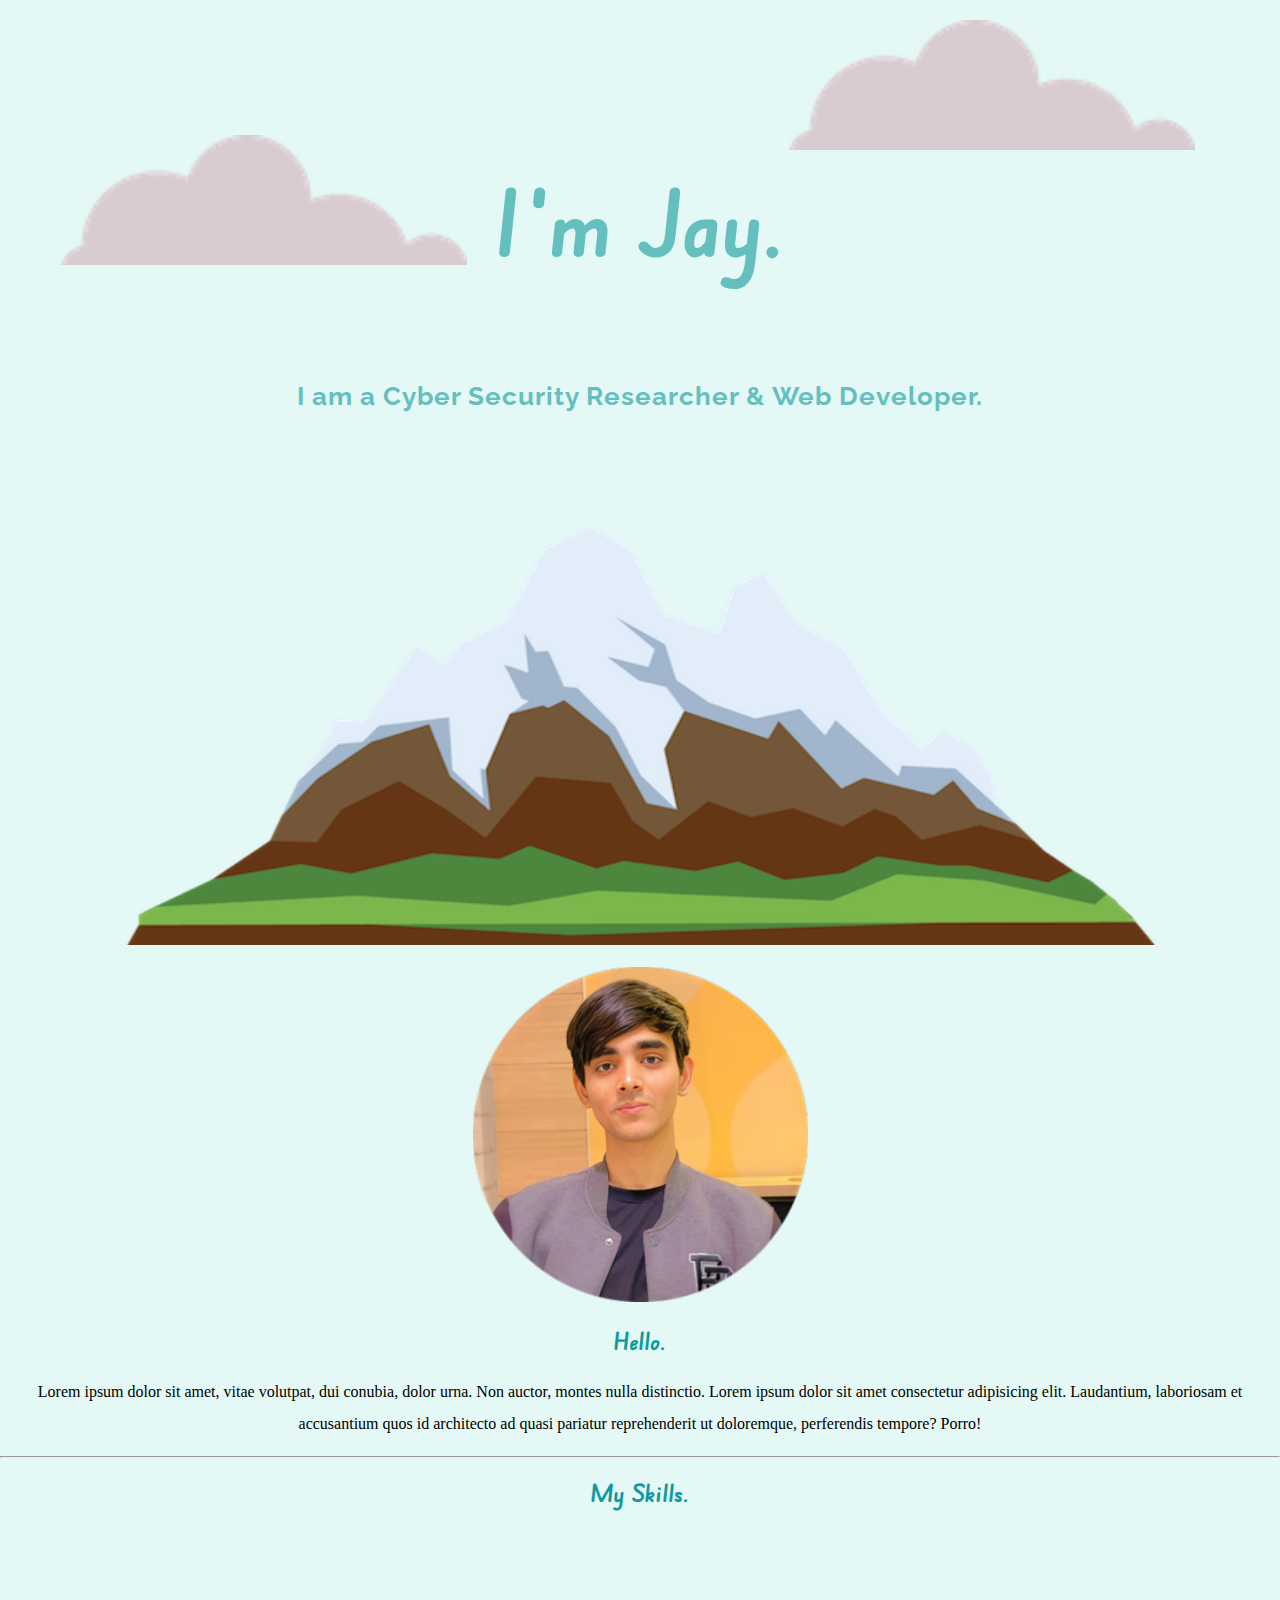
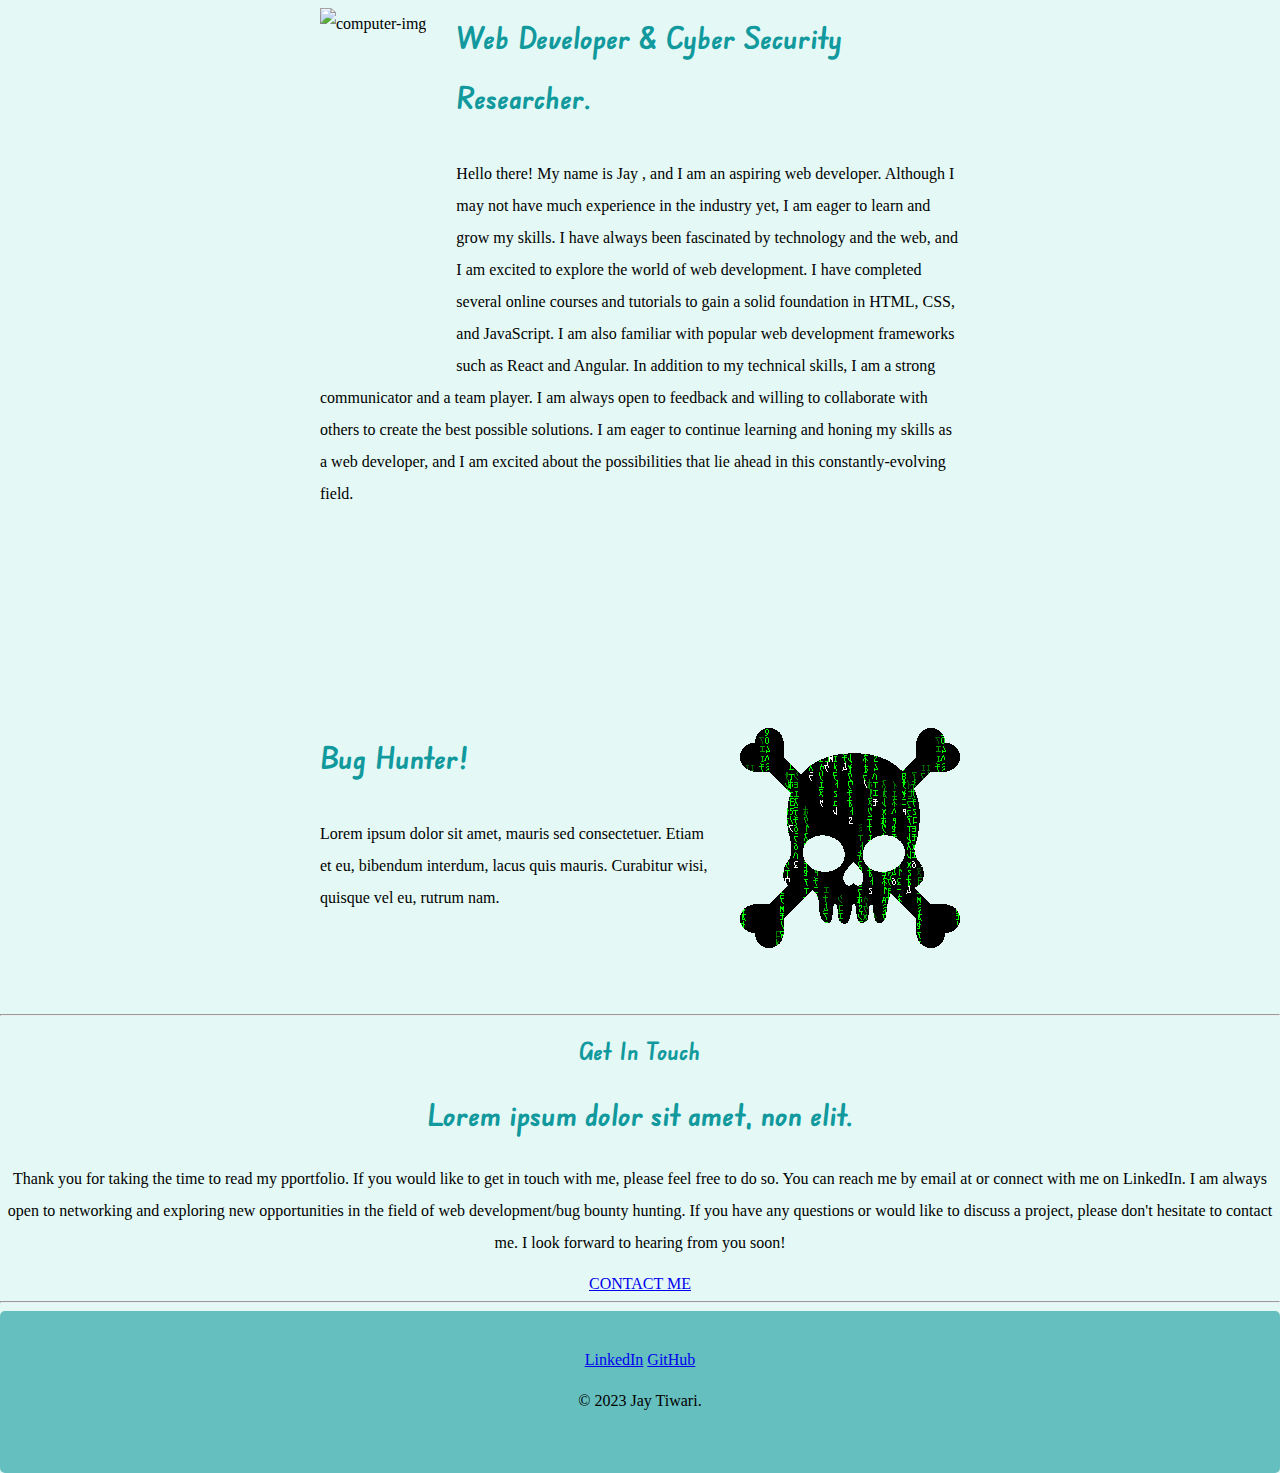
==== index.html @ 83ad3c70 "Update index.html" ====
<!DOCTYPE html>
<html lang="en">

<head>
    <meta charset="UTF-8">
    <meta http-equiv="X-UA-Compatible" content="IE=edge">
    <meta name="viewport" content="width=device-width, initial-scale=1.0">
    <meta name="viewport" content="widht=device-width,initial-scale=1.0, user-scalabe=no" /> 
    <title>Jay Tiwari</title>
    <link rel="stylesheet" href="style.css">
    <link rel="icon" href="jay-crop-en.png">
    <link rel="preconnect" href="https://fonts.googleapis.com">
    <link rel="preconnect" href="https://fonts.gstatic.com" crossorigin>
    <link href="https://fonts.googleapis.com/css2?family=Edu+NSW+ACT+Foundation:wght@700&display=swap" rel="stylesheet">
    <link rel="preconnect" href="https://fonts.googleapis.com">
    <link rel="preconnect" href="https://fonts.gstatic.com" crossorigin>
    <link href="https://fonts.googleapis.com/css2?family=Raleway:ital,wght@1,600&display=swap" rel="stylesheet">

</head>

<body>
    <div class="Jay">
        <img class="top-cloud" src="cloud.png" alt="cloud-img">
        <h1> I'm Jay. </h1>
        <p style="position: relative; bottom: 100px; "> <strong> I am a Cyber Security Researcher & Web Developer. </strong> </p>
        <img class="bottom-cloud" src="cloud.png" alt="">
        <img class="mountain" src="mountain.png" alt="mountain-img">
    </div>
    
    <br>

    <div class="middle-container">
        <div class="profile">
            <img class="profile-img" src="jay-crop-en.png" alt="profile-img">
            <h2>Hello.</h2>
            <p>Lorem ipsum dolor sit amet, vitae volutpat, dui conubia, dolor urna. Non auctor, montes nulla distinctio.
                Lorem ipsum dolor sit amet consectetur adipisicing elit. Laudantium, laboriosam et accusantium quos id architecto ad quasi pariatur reprehenderit ut doloremque, perferendis tempore? Porro!
            </p>
        </div>

        <hr>

        <div class="skills">
            <h2>My Skills.</h2>
            <div class="skill-row">
                <img class="skill-img" src="programmer.gif" alt="computer-img">
                <h3>Web Developer & Cyber Security Researcher.</h3>
                <p>Hello there! My name is Jay , and I am an aspiring web developer. Although I may not have much experience in the industry yet, I am eager to learn and grow my skills.

                    I have always been fascinated by technology and the web, and I am excited to explore the world of web development. I have completed several online courses and tutorials to gain a solid foundation in HTML, CSS, and JavaScript. I am also familiar with popular web development frameworks such as React and Angular.
                    
                    In addition to my technical skills, I am a strong communicator and a team player. I am always open to feedback and willing to collaborate with others to create the best possible solutions.
                    
                    I am eager to continue learning and honing my skills as a web developer, and I am excited about the possibilities that lie ahead in this constantly-evolving field.</p>
            </div>

            <br>
            <div class="skill-row">
                <img class="hacker-img" src="hacker.gif" alt="chilli-img">
                <h3>Bug Hunter!</h3>
                <p>Lorem ipsum dolor sit amet, mauris sed consectetuer. Etiam et eu, bibendum interdum, lacus quis
                    mauris. Curabitur wisi, quisque vel eu, rutrum nam.</p>
            </div>
        </div>

        <hr>
        
        <div class="contact-me">
            <h2>Get In Touch</h2>
            <h3>Lorem ipsum dolor sit amet, non elit.</h3>
            <p>Thank you for taking the time to read my pportfolio. If you would like to get in touch with me, please feel free to do so. You can reach me by email at or connect with me on LinkedIn. I am always open to networking and exploring new opportunities in the field of web development/bug bounty hunting.
                
                If you have any questions or would like to discuss a project, please don't hesitate to contact me. I look forward to hearing from you soon!</p>
                <a class="btn" href="mailto:www.jaytiwari2121@gmail.com">CONTACT ME</a>
            </div>
            <hr>
            <div class="fotter">
            
                <div class="bottom-container">
                    <a class="footer-link" href="https://www.linkedin.com/in/jay-tiwari-699486260/">LinkedIn</a>
                    <a class="footer-link" href="https://github.com/Pain0555">GitHub</a>
                    <p> © 2023 Jay Tiwari.</p>
                </div>
                
            </div>

        </div>
</body>

</html>



<!-- 
    flation.com
    giphy.com
-->
---- style.css ----
/* *{
    margin: 0;
    padding: 0;
} */


body{
    margin: 0;
    text-align: center;
    background: #E4F9F5;
}
/*  Jay likha huya hai nah   */
h1 {
    color: #66BFBF;
    margin-top: 0;
    position: relative; 
    bottom: 20px;   
    font-family: 'Edu NSW ACT Foundation', cursive;
    font-size: 90px;
}

.top-cloud{
    position: absolute;
    right: 235px;
    top: 20px;
    right: 85px;
    height: 130px;

}

.bottom-cloud{
    position: absolute;
    top: 135px;
    left: 61px;
    height: 130px;
}
/*  about jo jay k neeche tha nah vo hai  */
.about-first-line{
    position: relative;
    top: 40px;
}
/* the top div that hold the mountain and clouds  */
.Jay {

    background: #E4F9F5;
    padding-top: 186px;

}


strong{
    color: #66BFBF;

    position: relative;
    top: 111px;
    letter-spacing: 1px;
    font-family: 'Raleway', sans-serif;
    font-size: 26px;
}

.mountain{
    image-resolution: 100px;
    height: 518px;
    width: 1030px;
}
/*  profile pic  */
.profile-img{
    height: 335px;
}
h2{
    color: #11999E;
    font-family: 'Edu NSW ACT Foundation', cursive;


}
h3{
    color: #11999E;
    font-family: 'Edu NSW ACT Foundation', cursive;
    font-size: 30px;
}
p{

    line-height: 2;
    

}

.middle-container {
                

}
.bottom-container { 

    
}

.skill-row{
    width: 50%;
    margin: 100px auto 100px auto;
    text-align: left;
    line-height: 2;
}


.skill-img{
    height: 350px;
    margin-right: 30px;
    float: left;

}

.hacker-img{
    margin-left: 30px;
    float: right;
}






.contact-me{
    margin: 0;
}

.hr{
    margin: 0;
}

.fotter{
    margin: 0;
    padding: 40px;
    background: #66BFBF;
    border-radius: 5px;
}
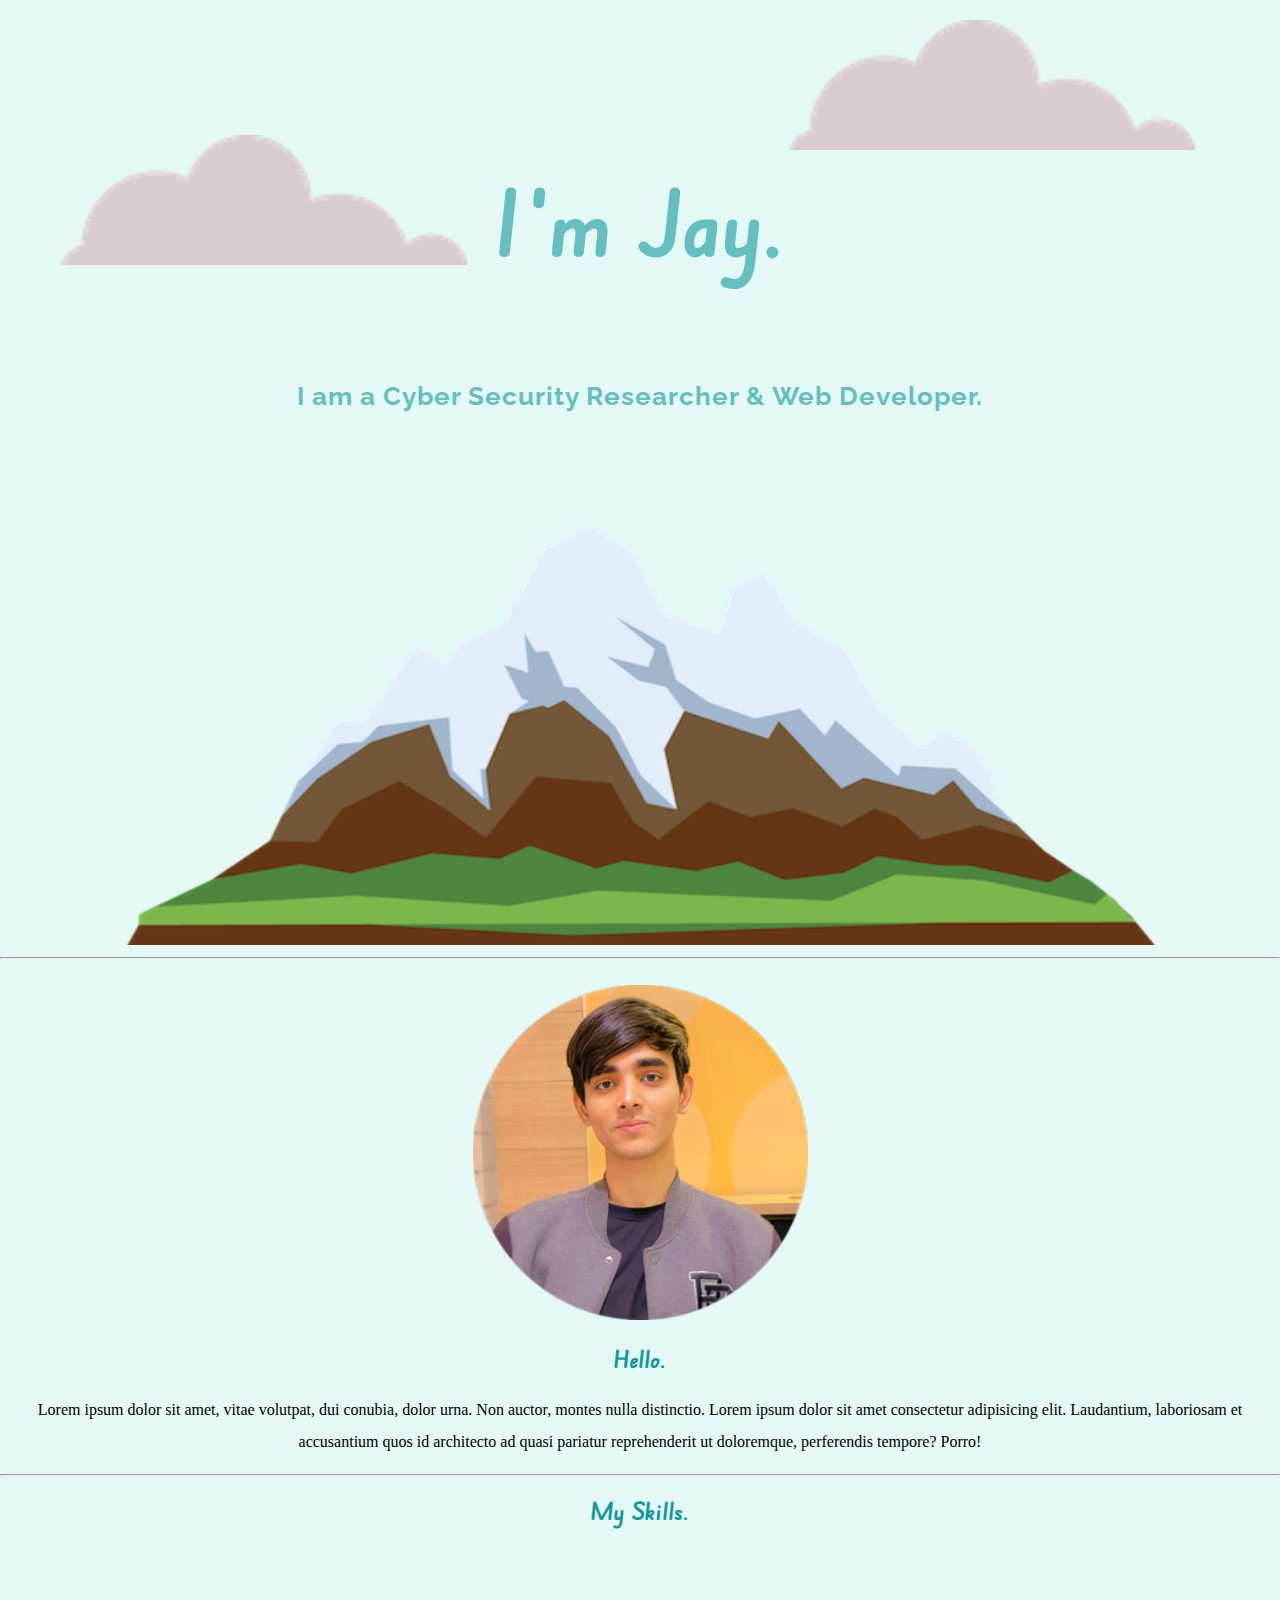
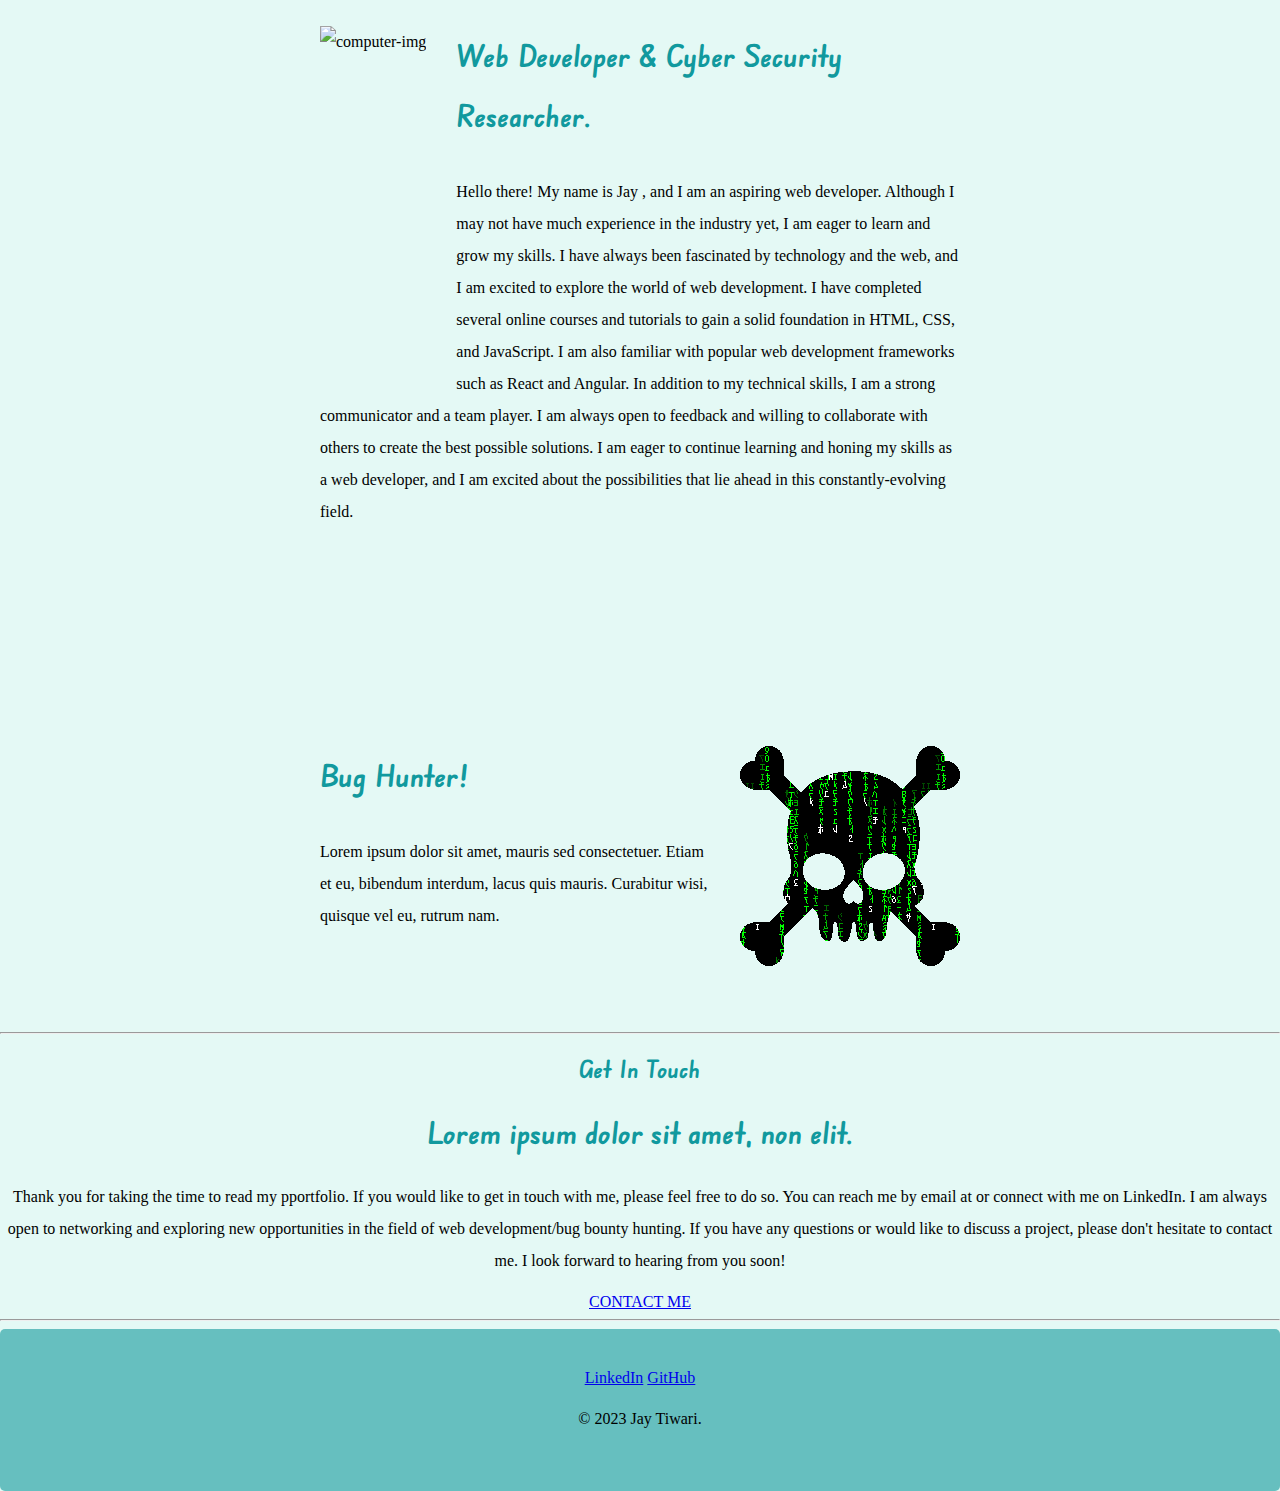
==== commit 6986db1c: "Update index.html" ====
--- a/index.html
+++ b/index.html
@@ -26,7 +26,7 @@
         <img class="bottom-cloud" src="cloud.png" alt="">
         <img class="mountain" src="mountain.png" alt="mountain-img">
     </div>
-    
+    <hr>
     <br>
 
     <div class="middle-container">
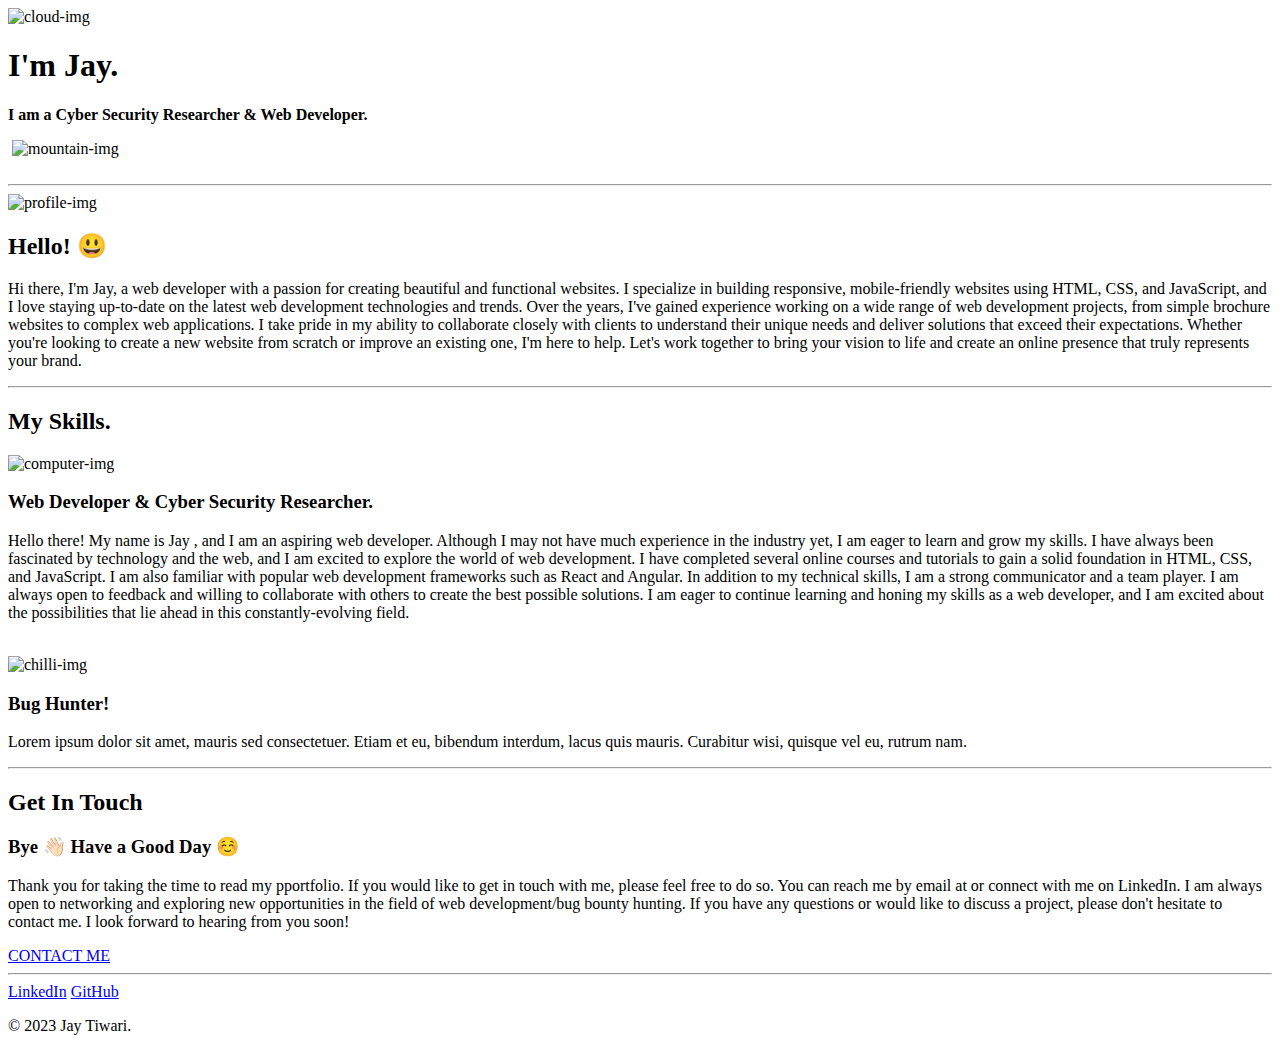
==== commit 262c0fb2: "Update index.html" ====
--- a/index.html
+++ b/index.html
@@ -7,8 +7,8 @@
     <meta name="viewport" content="width=device-width, initial-scale=1.0">
     <meta name="viewport" content="widht=device-width,initial-scale=1.0, user-scalabe=no" /> 
     <title>Jay Tiwari</title>
-    <link rel="stylesheet" href="style.css">
-    <link rel="icon" href="jay-crop-en.png">
+    <link rel="stylesheet" href="css/style.css">
+    <link rel="icon" href="/img/jay-crop-en.png">
     <link rel="preconnect" href="https://fonts.googleapis.com">
     <link rel="preconnect" href="https://fonts.gstatic.com" crossorigin>
     <link href="https://fonts.googleapis.com/css2?family=Edu+NSW+ACT+Foundation:wght@700&display=swap" rel="stylesheet">
@@ -20,21 +20,25 @@
 
 <body>
     <div class="Jay">
-        <img class="top-cloud" src="cloud.png" alt="cloud-img">
+        <img class="top-cloud" src="/img/cloud.png" alt="cloud-img">
         <h1> I'm Jay. </h1>
-        <p style="position: relative; bottom: 100px; "> <strong> I am a Cyber Security Researcher & Web Developer. </strong> </p>
-        <img class="bottom-cloud" src="cloud.png" alt="">
-        <img class="mountain" src="mountain.png" alt="mountain-img">
+        <p class=""> <strong> I am a Cyber Security Researcher & Web Developer. </strong> </p>
+        <img class="bottom-cloud" src="/img/cloud.png" alt="">
+        <img class="mountain" src="/img/mountain.png" alt="mountain-img">
     </div>
+
+    <br>
     <hr>
-    <br>
 
     <div class="middle-container">
         <div class="profile">
-            <img class="profile-img" src="jay-crop-en.png" alt="profile-img">
-            <h2>Hello.</h2>
-            <p>Lorem ipsum dolor sit amet, vitae volutpat, dui conubia, dolor urna. Non auctor, montes nulla distinctio.
-                Lorem ipsum dolor sit amet consectetur adipisicing elit. Laudantium, laboriosam et accusantium quos id architecto ad quasi pariatur reprehenderit ut doloremque, perferendis tempore? Porro!
+            <img class="profile-img" src="img/jay-crop-en.png" alt="profile-img">
+            <h2>Hello! 😃 </h2>
+            <p class="intro" >Hi there, I'm Jay, a web developer with a passion for creating beautiful and functional websites. I specialize in building responsive, mobile-friendly websites using HTML, CSS, and JavaScript, and I love staying up-to-date on the latest web development technologies and trends.
+
+                Over the years, I've gained experience working on a wide range of web development projects, from simple brochure websites to complex web applications. I take pride in my ability to collaborate closely with clients to understand their unique needs and deliver solutions that exceed their expectations.
+                
+                Whether you're looking to create a new website from scratch or improve an existing one, I'm here to help. Let's work together to bring your vision to life and create an online presence that truly represents your brand.
             </p>
         </div>
 
@@ -43,7 +47,7 @@
         <div class="skills">
             <h2>My Skills.</h2>
             <div class="skill-row">
-                <img class="skill-img" src="programmer.gif" alt="computer-img">
+                <img class="skill-img" src="img/programmer.gif" alt="computer-img">
                 <h3>Web Developer & Cyber Security Researcher.</h3>
                 <p>Hello there! My name is Jay , and I am an aspiring web developer. Although I may not have much experience in the industry yet, I am eager to learn and grow my skills.
 
@@ -56,7 +60,7 @@
 
             <br>
             <div class="skill-row">
-                <img class="hacker-img" src="hacker.gif" alt="chilli-img">
+                <img class="hacker-img" src="/img/hacker.gif" alt="chilli-img">
                 <h3>Bug Hunter!</h3>
                 <p>Lorem ipsum dolor sit amet, mauris sed consectetuer. Etiam et eu, bibendum interdum, lacus quis
                     mauris. Curabitur wisi, quisque vel eu, rutrum nam.</p>
@@ -67,19 +71,21 @@
         
         <div class="contact-me">
             <h2>Get In Touch</h2>
-            <h3>Lorem ipsum dolor sit amet, non elit.</h3>
-            <p>Thank you for taking the time to read my pportfolio. If you would like to get in touch with me, please feel free to do so. You can reach me by email at or connect with me on LinkedIn. I am always open to networking and exploring new opportunities in the field of web development/bug bounty hunting.
+            <h3> Bye 👋🏻 Have a Good Day ☺️   </h3>
+            <p class="contact-message" >Thank you for taking the time to read my pportfolio. If you would like to get in touch with me, please feel free to do so. You can reach me by email at or connect with me on LinkedIn. I am always open to networking and exploring new opportunities in the field of web development/bug bounty hunting.
                 
                 If you have any questions or would like to discuss a project, please don't hesitate to contact me. I look forward to hearing from you soon!</p>
                 <a class="btn" href="mailto:www.jaytiwari2121@gmail.com">CONTACT ME</a>
             </div>
+
             <hr>
+
             <div class="fotter">
             
                 <div class="bottom-container">
                     <a class="footer-link" href="https://www.linkedin.com/in/jay-tiwari-699486260/">LinkedIn</a>
                     <a class="footer-link" href="https://github.com/Pain0555">GitHub</a>
-                    <p> © 2023 Jay Tiwari.</p>
+                    <p class="copyright" > © 2023 Jay Tiwari.</p>
                 </div>
                 
             </div>
@@ -94,4 +100,6 @@
 <!-- 
     flation.com
     giphy.com
+    css3buttongenerator.com
+    https://colorhunt.co/
 -->
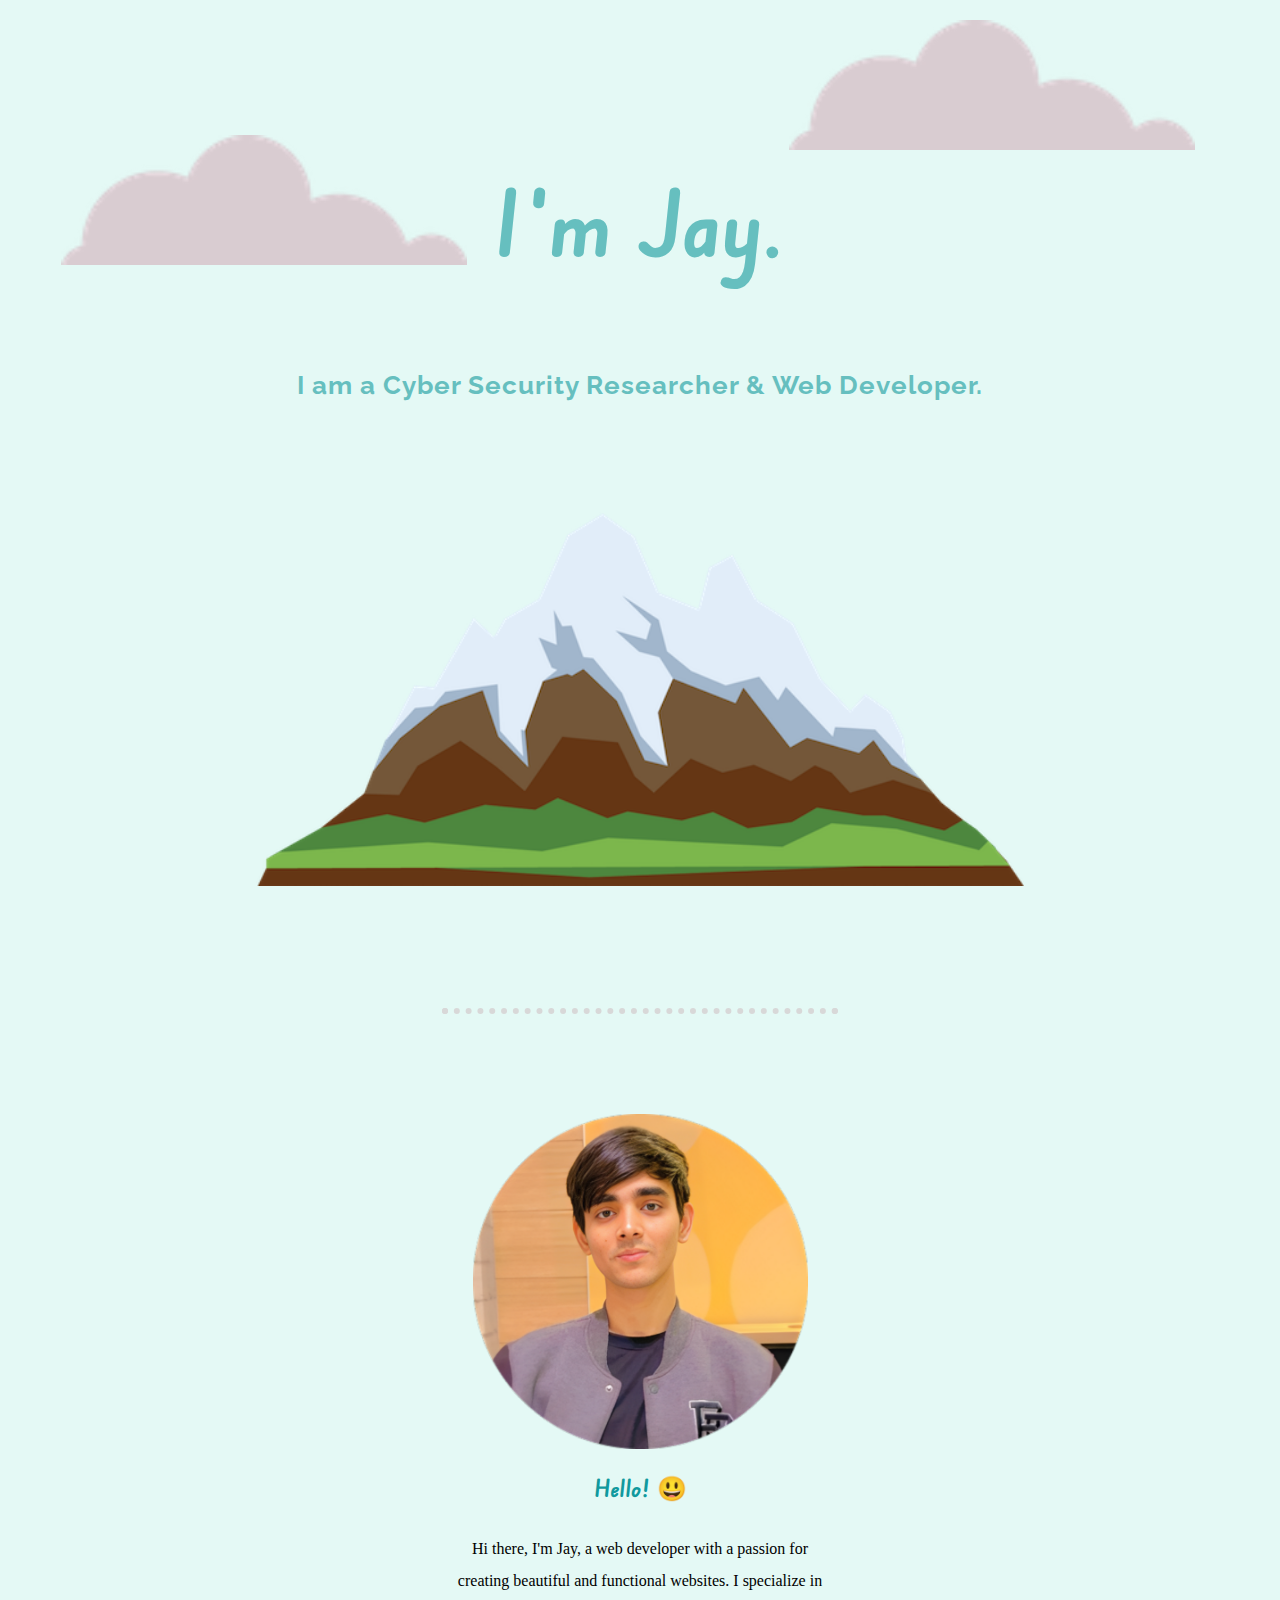
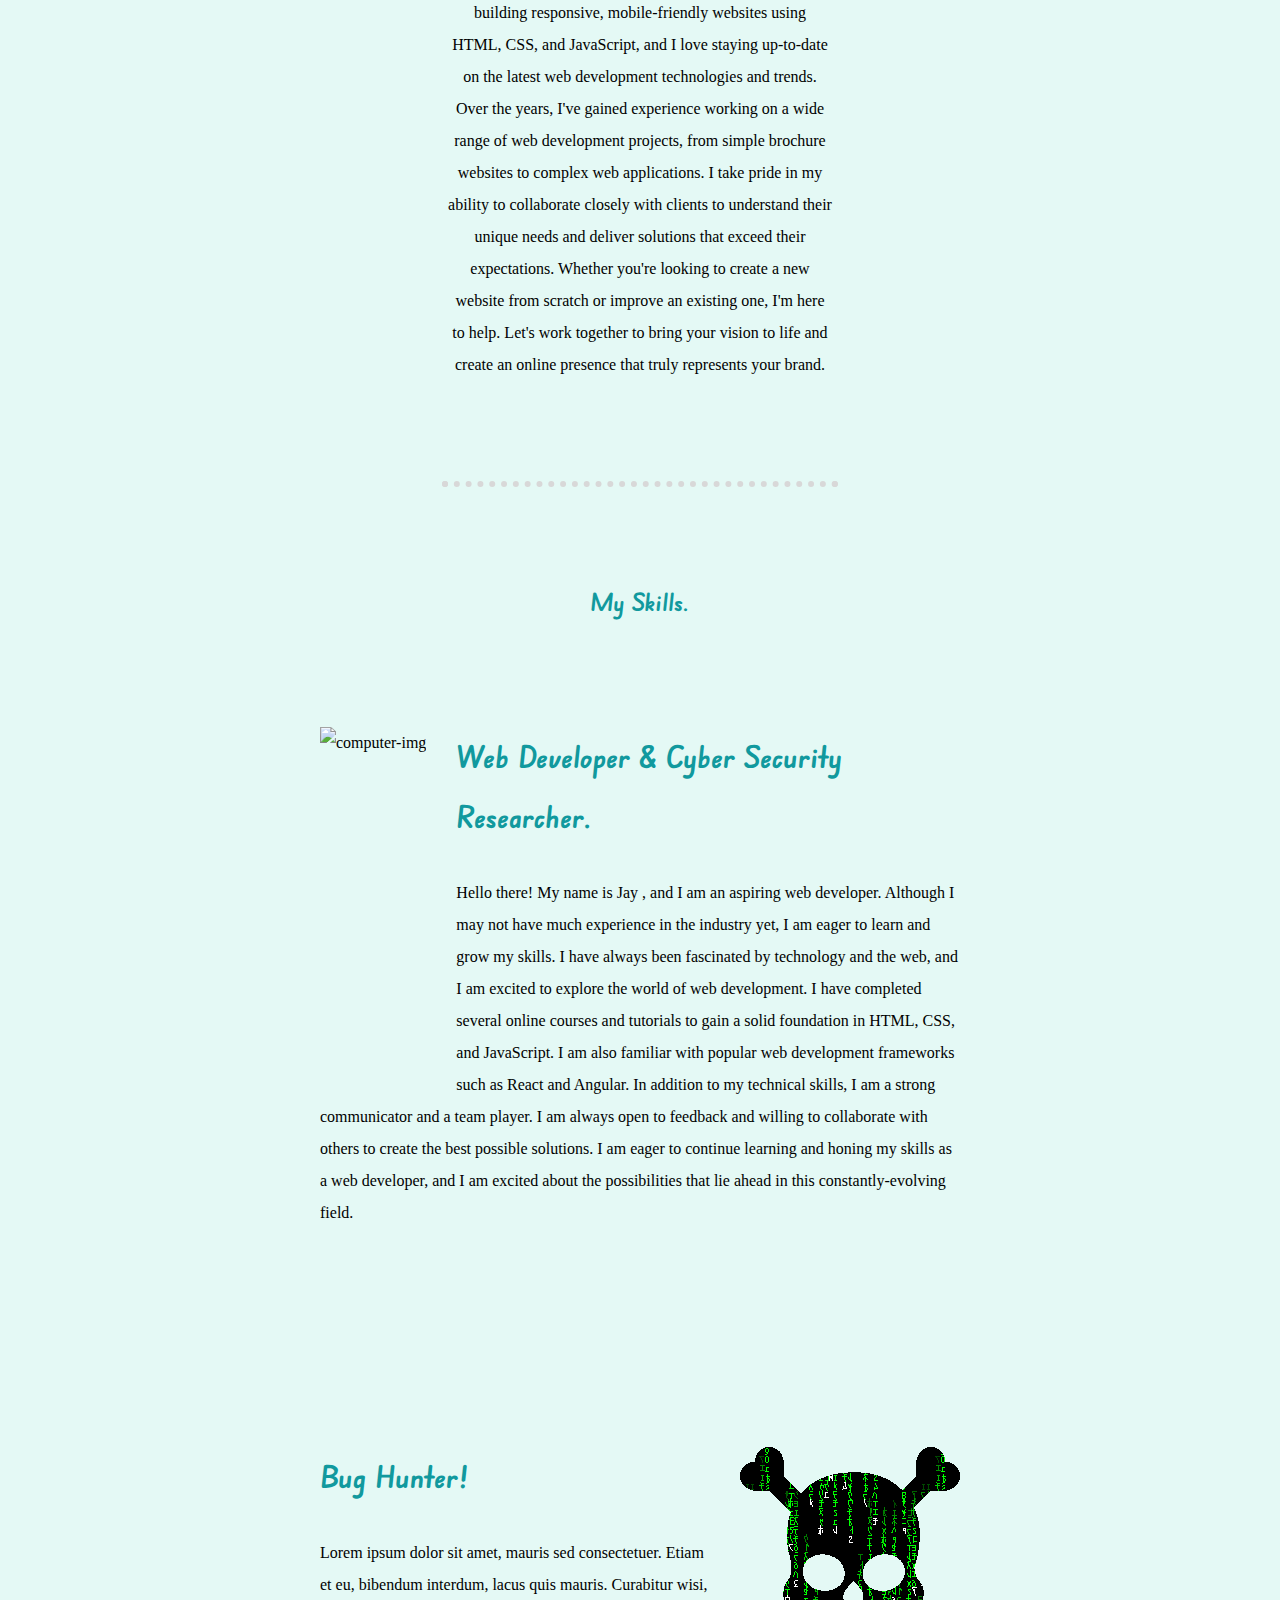
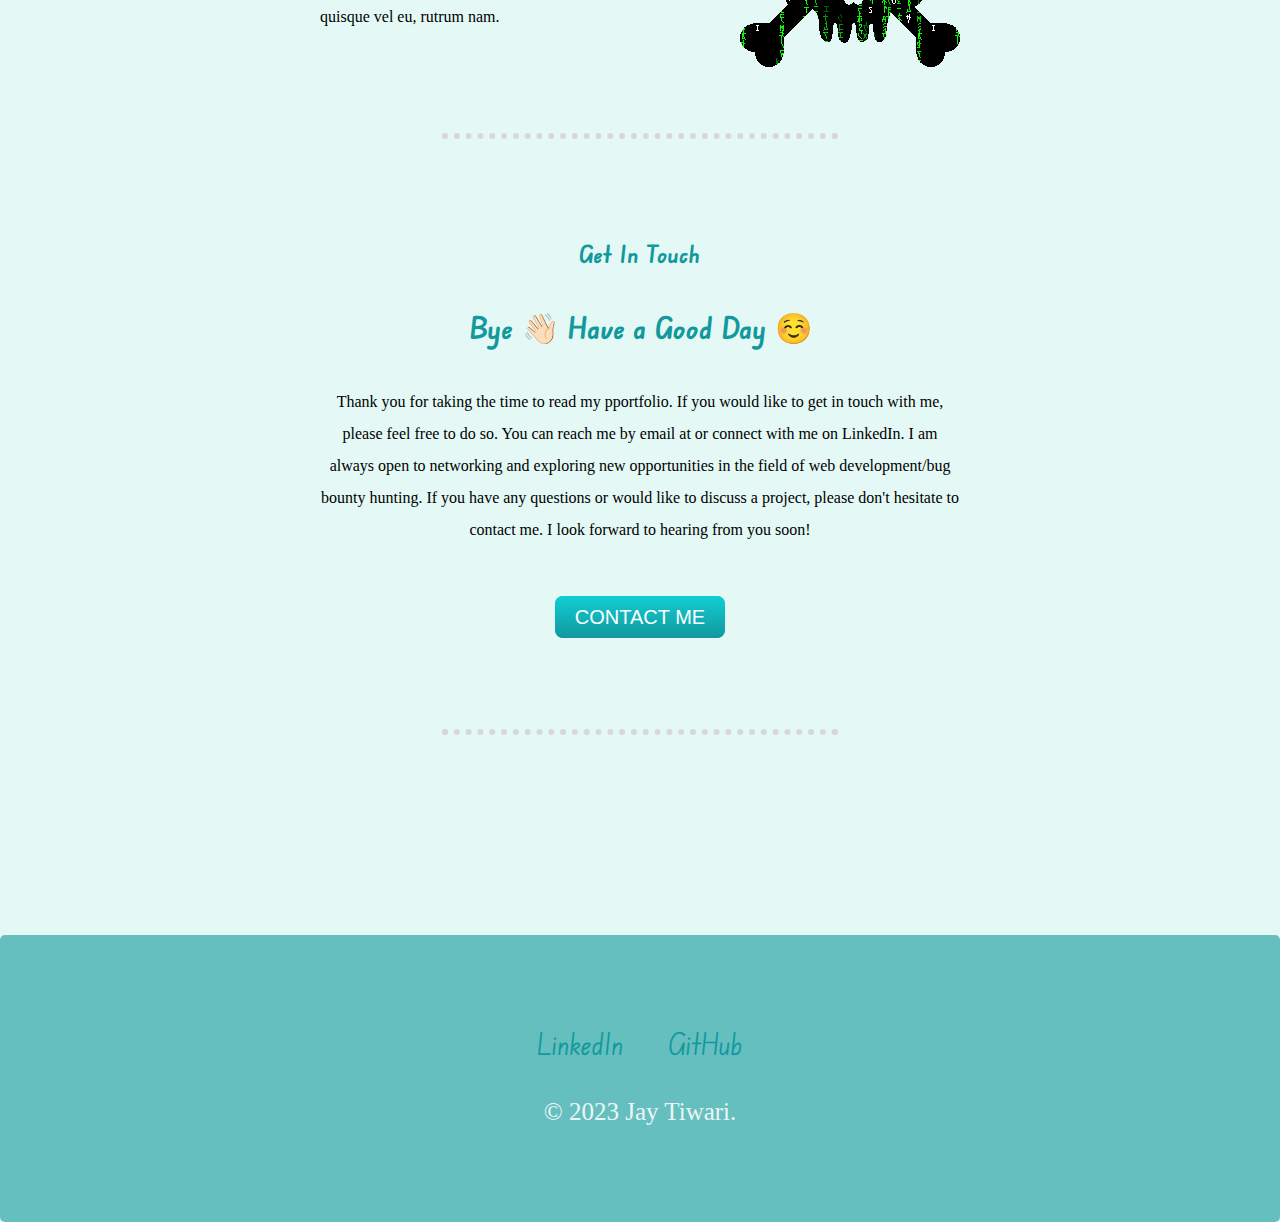
==== commit 49002c73: "Update index.html" ====
--- a/index.html
+++ b/index.html
@@ -20,11 +20,11 @@
 
 <body>
     <div class="Jay">
-        <img class="top-cloud" src="/img/cloud.png" alt="cloud-img">
+        <img class="top-cloud" src="img/cloud.png" alt="cloud-img">
         <h1> I'm Jay. </h1>
         <p class=""> <strong> I am a Cyber Security Researcher & Web Developer. </strong> </p>
-        <img class="bottom-cloud" src="/img/cloud.png" alt="">
-        <img class="mountain" src="/img/mountain.png" alt="mountain-img">
+        <img class="bottom-cloud" src="img/cloud.png" alt="">
+        <img class="mountain" src="img/mountain.png" alt="mountain-img">
     </div>
 
     <br>
--- a/css/style.css
+++ b/css/style.css
@@ -0,0 +1,200 @@
+/* *{
+    margin: 0;
+    padding: 0;
+} */
+
+
+body {
+    margin: 0;
+    text-align: center;
+    background: #E4F9F5;
+}
+
+/*  Jay likha huya hai nah   */
+h1 {
+    color: #66BFBF;
+    margin-top: 0;
+    position: relative;
+    bottom: 20px;
+    font-family: 'Edu NSW ACT Foundation', cursive;
+    font-size: 90px;
+}
+
+.top-cloud {
+    position: absolute;
+    right: 235px;
+    top: 20px;
+    right: 85px;
+    height: 130px;
+
+}
+
+.bottom-cloud {
+    position: absolute;
+    top: 135px;
+    left: 61px;
+    height: 130px;
+}
+
+/*  about jo jay k neeche tha nah vo hai  */
+.about-first-line {
+    position: relative;
+    top: 40px;
+}
+
+/* the top div that hold the mountain and clouds  */
+.Jay {
+
+    background: #E4F9F5;
+    padding-top: 186px;
+
+}
+
+
+strong {
+    color: #66BFBF;
+    position: relative;
+    letter-spacing: 1px;
+    font-family: 'Raleway', sans-serif;
+    font-size: 26px;
+}
+
+hr {
+    border: dotted #D8D8D8 6px;
+    border-bottom: none;
+    width: 30%;
+    margin: 100px auto;
+}
+
+.mountain {
+    image-resolution: 100px;
+    width: 60%;
+    margin: auto;
+    /* padding-bottom: 50px; */
+    /* height: 518px;
+    width: 1030px; */
+}
+
+/*  profile pic  */
+.profile-img {
+    height: 335px;
+}
+
+h2 {
+    color: #11999E;
+    font-family: 'Edu NSW ACT Foundation', cursive;
+    padding-bottom: 10px;
+}
+
+.intro {
+    width: 30%;
+    margin: auto;
+}
+
+
+
+
+
+h3 {
+    color: #11999E;
+    font-family: 'Edu NSW ACT Foundation', cursive;
+    font-size: 30px;
+}
+
+p {
+
+    line-height: 2;
+
+
+}
+
+.middle-container {
+    margin: 100px 0;
+}
+
+.bottom-container {
+    padding: 50px 0 20px;
+
+}
+
+.skill-row {
+    width: 50%;
+    margin: 100px auto 100px auto;
+    text-align: left;
+    line-height: 2;
+}
+
+
+.skill-img {
+    height: 350px;
+    margin-right: 30px;
+    float: left;
+
+}
+
+.hacker-img {
+    margin-left: 30px;
+    float: right;
+}
+
+.contact-me {
+    margin: 0;
+}
+
+.contact-message {
+    width: 50%;
+    margin: 40px auto 60px;
+}
+
+.btn {
+    background: #11cdd4;
+    background-image: -webkit-linear-gradient(top, #11cdd4, #11999e);
+    background-image: -moz-linear-gradient(top, #11cdd4, #11999e);
+    background-image: -ms-linear-gradient(top, #11cdd4, #11999e);
+    background-image: -o-linear-gradient(top, #11cdd4, #11999e);
+    background-image: linear-gradient(to bottom, #11cdd4, #11999e);
+    -webkit-border-radius: 8;
+    -moz-border-radius: 8;
+    border-radius: 8px;
+    font-family: Arial;
+    color: #ffffff;
+    font-size: 20px;
+    padding: 10px 20px 10px 20px;
+    text-decoration: none;
+}
+
+.btn:hover {
+    background: #30e3cb;
+    background-image: -webkit-linear-gradient(top, #30e3cb, #2bc4ad);
+    background-image: -moz-linear-gradient(top, #30e3cb, #2bc4ad);
+    background-image: -ms-linear-gradient(top, #30e3cb, #2bc4ad);
+    background-image: -o-linear-gradient(top, #30e3cb, #2bc4ad);
+    background-image: linear-gradient(to bottom, #30e3cb, #2bc4ad);
+    text-decoration: none;
+}
+
+a{
+    color: #11999E;
+    font-family: 'Edu NSW ACT Foundation', cursive;
+    margin: 10px 20px;
+    text-decoration: none;
+    font-size: 30px;
+}
+
+a:hover{
+    color: #EAF6F6;
+}
+
+.copyright{
+    color: #EAF6F6;
+    font-size: 25px;
+}
+
+.fotter {
+    position: relative;
+    top: 100px;
+    margin: 0;
+    padding: 40px;
+    background: #66BFBF;
+    border-radius: 5px;
+}